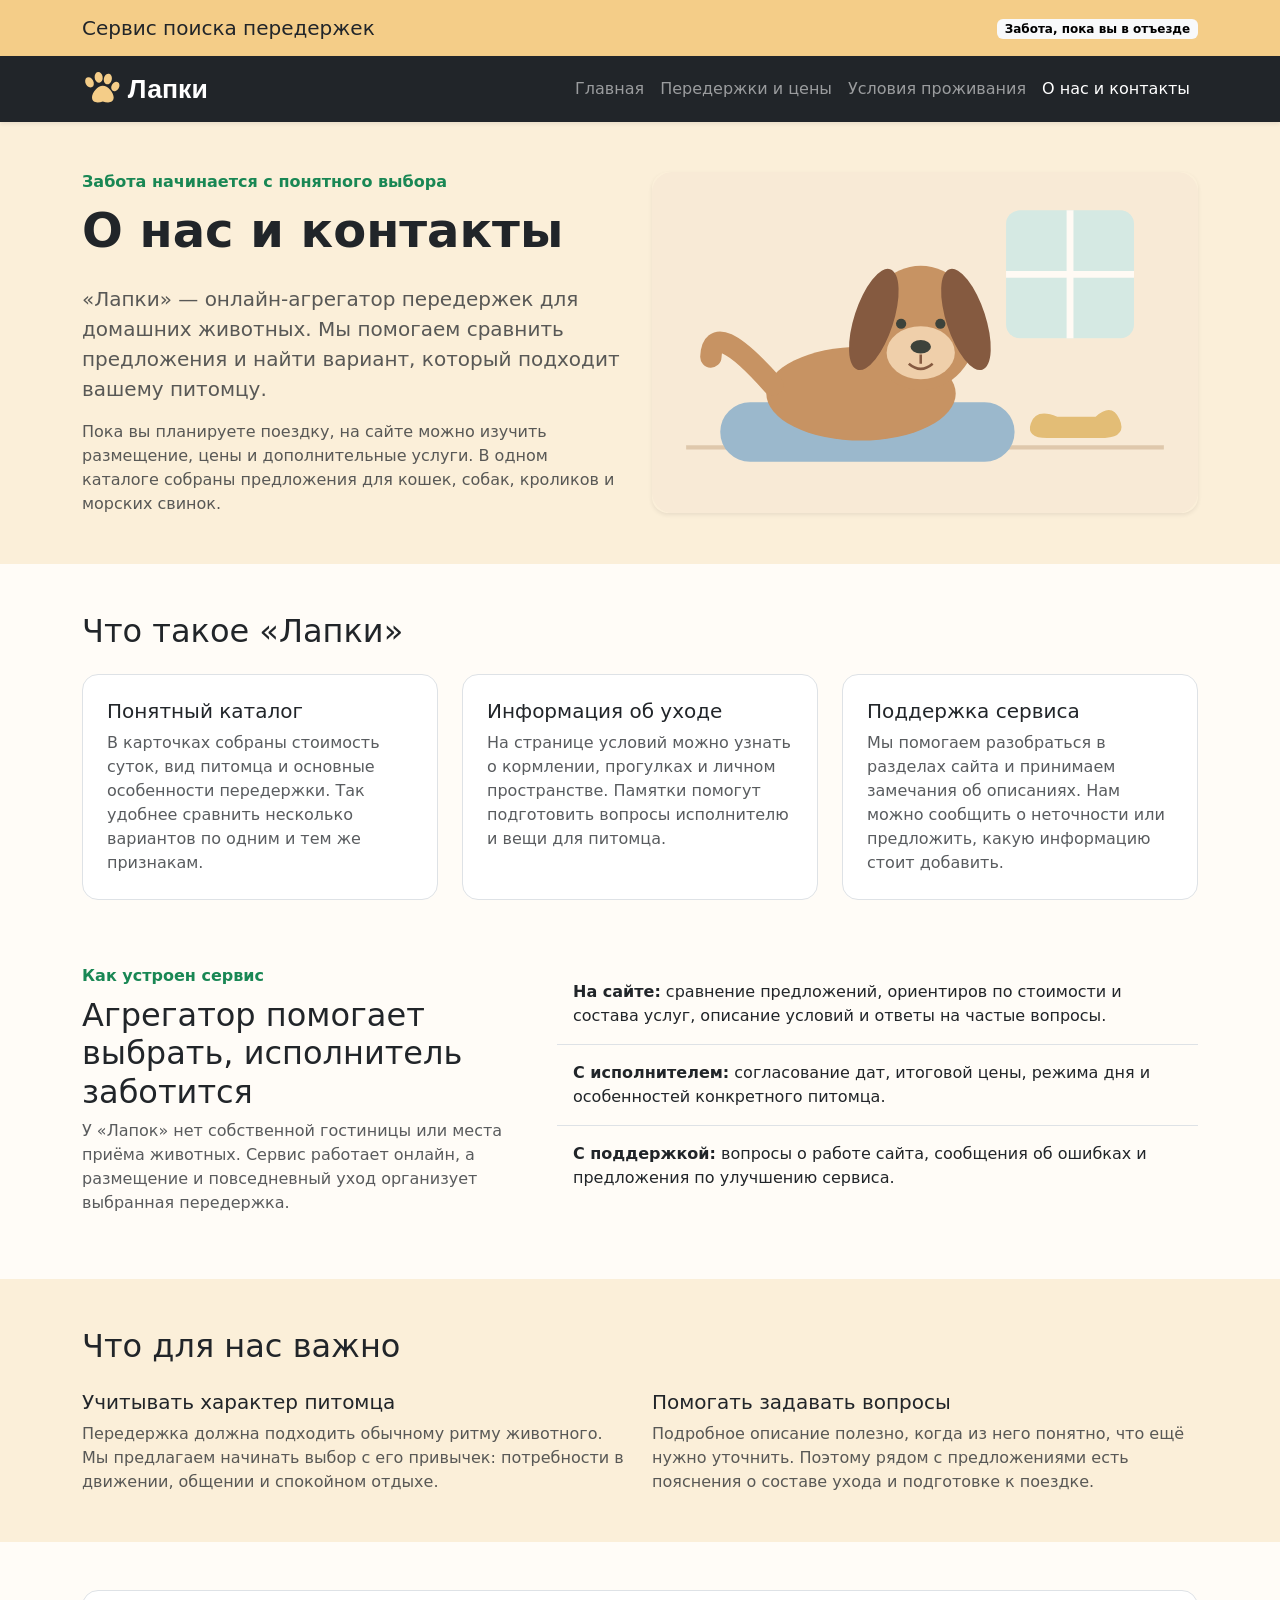
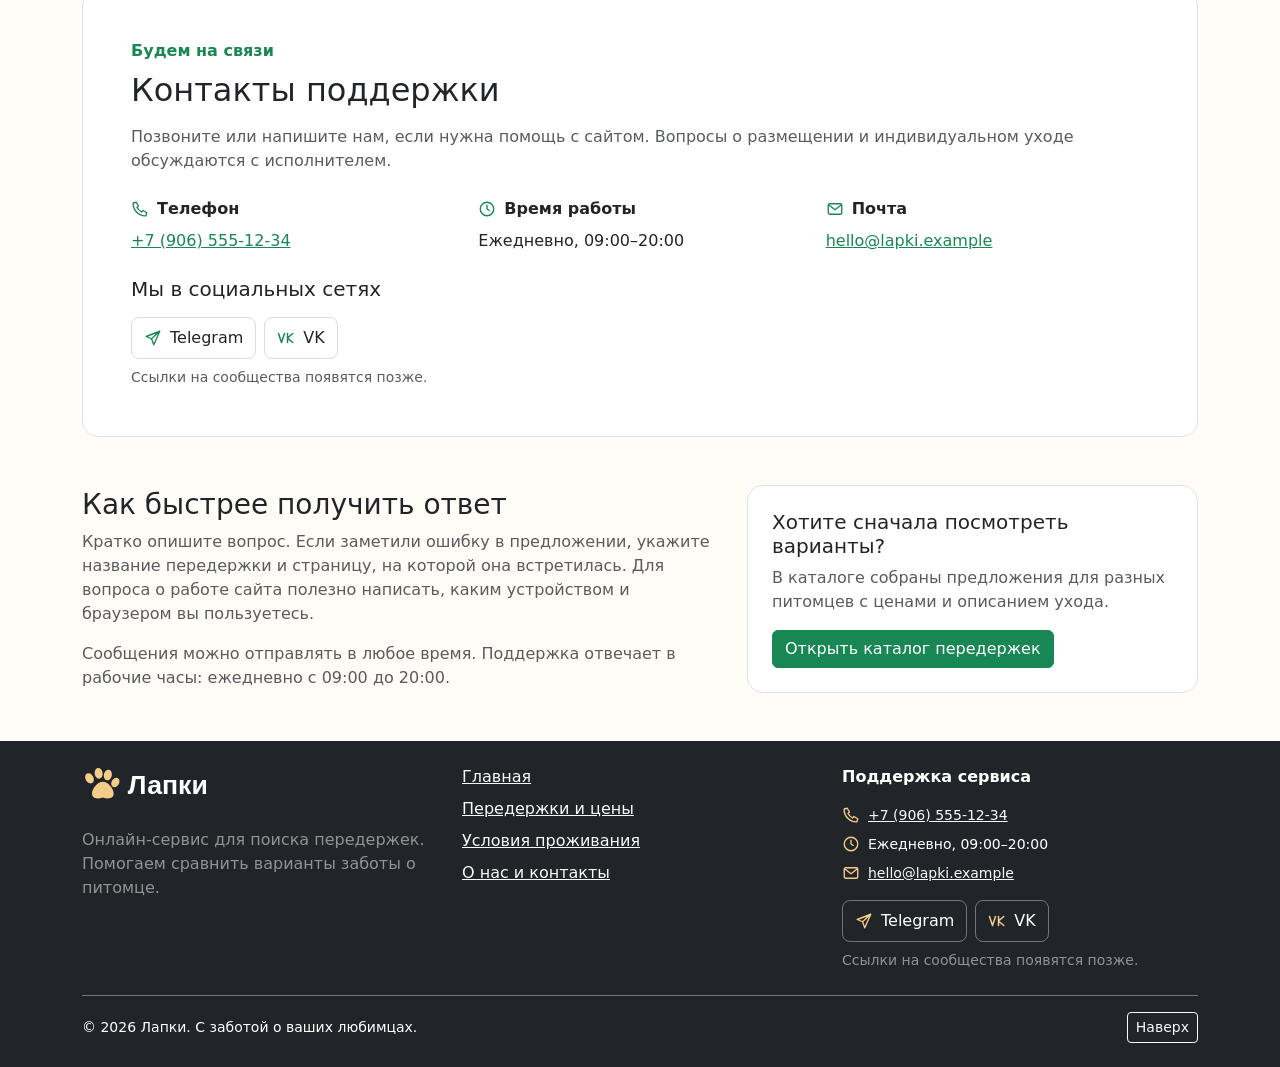
==== about.html @ 866ffd3b "Обновить главную, общую навигацию и страницу контактов" ====
<!DOCTYPE html>
<html lang="ru">
<head>
  <meta charset="UTF-8">
  <meta name="viewport" content="width=device-width, initial-scale=1.0">
  <meta name="description" content="О сервисе Лапки: как устроен агрегатор передержек и как связаться с поддержкой по телефону и почте.">
  <title>О нас и контакты — Лапки</title>
  <link rel="stylesheet" href="https://cdn.jsdelivr.net/npm/bootstrap@5.3.8/dist/css/bootstrap.min.css">
  <link rel="stylesheet" href="css/custom.css">
</head>
<body>
  <header class="brand-bar py-3" id="top">
    <div class="container">
      <div class="row align-items-center g-2">
        <div class="col-12 col-md-8"><p class="h5 mb-0">Сервис поиска передержек</p></div>
        <div class="col-12 col-md-4 text-md-end"><span class="badge text-bg-light">Забота, пока вы в отъезде</span></div>
      </div>
    </div>
  </header>
  <nav class="navbar navbar-expand-lg bg-dark sticky-top shadow-sm" data-bs-theme="dark" aria-label="Основная навигация">
    <div class="container">
      <a class="navbar-brand brand-logo" href="index.html"><img src="images/logo.svg" alt="Лапки — на главную" width="150" height="40"></a>
      <button class="navbar-toggler" type="button" data-bs-toggle="collapse" data-bs-target="#mainNavbar" aria-controls="mainNavbar" aria-expanded="false" aria-label="Открыть меню">
        <span class="navbar-toggler-icon"></span>
      </button>
      <div class="collapse navbar-collapse" id="mainNavbar">
        <ul class="navbar-nav ms-auto">
          <li class="nav-item"><a class="nav-link" href="index.html">Главная</a></li>
          <li class="nav-item"><a class="nav-link" href="catalog.html">Передержки и цены</a></li>
          <li class="nav-item"><a class="nav-link" href="product.html">Условия проживания</a></li>
          <li class="nav-item"><a class="nav-link active" aria-current="page" href="about.html">О нас и контакты</a></li>
        </ul>
      </div>
    </div>
  </nav>

  <main>
    <section class="hero py-5">
      <div class="container">
        <div class="row g-4 align-items-center">
          <div class="col-12 col-lg-6">
            <p class="text-success fw-bold mb-2">Забота начинается с понятного выбора</p>
            <h1 class="display-5 fw-bold">О нас и контакты</h1>
            <p class="lead text-body-secondary mt-4">«Лапки» — онлайн-агрегатор передержек для домашних животных. Мы помогаем сравнить предложения и найти вариант, который подходит вашему питомцу.</p>
            <p class="text-body-secondary mb-0">Пока вы планируете поездку, на сайте можно изучить размещение, цены и дополнительные услуги. В одном каталоге собраны предложения для кошек, собак, кроликов и морских свинок.</p>
          </div>
          <div class="col-12 col-lg-6">
            <img class="img-fluid rounded-4 shadow-sm" src="images/room-dog.svg" alt="Собака отдыхает на мягкой лежанке" width="640" height="400">
          </div>
        </div>
      </div>
    </section>
    <section class="container my-5" aria-labelledby="service-title">
      <h2 class="h2 mb-4" id="service-title">Что такое «Лапки»</h2>
      <div class="row g-4">
        <div class="col-12 col-md-4">
          <article class="bg-white border rounded-4 p-4 h-100">
            <h3 class="h5">Понятный каталог</h3>
            <p class="text-body-secondary mb-0">В карточках собраны стоимость суток, вид питомца и основные особенности передержки. Так удобнее сравнить несколько вариантов по одним и тем же признакам.</p>
          </article>
        </div>
        <div class="col-12 col-md-4">
          <article class="bg-white border rounded-4 p-4 h-100">
            <h3 class="h5">Информация об уходе</h3>
            <p class="text-body-secondary mb-0">На странице условий можно узнать о кормлении, прогулках и личном пространстве. Памятки помогут подготовить вопросы исполнителю и вещи для питомца.</p>
          </article>
        </div>
        <div class="col-12 col-md-4">
          <article class="bg-white border rounded-4 p-4 h-100">
            <h3 class="h5">Поддержка сервиса</h3>
            <p class="text-body-secondary mb-0">Мы помогаем разобраться в разделах сайта и принимаем замечания об описаниях. Нам можно сообщить о неточности или предложить, какую информацию стоит добавить.</p>
          </article>
        </div>
      </div>
    </section>
    <section class="container my-5 py-3" aria-labelledby="roles-title">
      <div class="row g-4">
        <div class="col-12 col-lg-5">
          <p class="text-success fw-bold mb-2">Как устроен сервис</p>
          <h2 class="h2" id="roles-title">Агрегатор помогает выбрать, исполнитель заботится</h2>
          <p class="text-body-secondary mb-0">У «Лапок» нет собственной гостиницы или места приёма животных. Сервис работает онлайн, а размещение и повседневный уход организует выбранная передержка.</p>
        </div>
        <div class="col-12 col-lg-7">
          <ul class="list-group list-group-flush">
            <li class="list-group-item bg-transparent py-3"><strong>На сайте:</strong> сравнение предложений, ориентиров по стоимости и состава услуг, описание условий и ответы на частые вопросы.</li>
            <li class="list-group-item bg-transparent py-3"><strong>С исполнителем:</strong> согласование дат, итоговой цены, режима дня и особенностей конкретного питомца.</li>
            <li class="list-group-item bg-transparent py-3"><strong>С поддержкой:</strong> вопросы о работе сайта, сообщения об ошибках и предложения по улучшению сервиса.</li>
          </ul>
        </div>
      </div>
    </section>
    <section class="hero py-5" aria-labelledby="principles-title">
      <div class="container">
        <h2 class="h2 mb-4" id="principles-title">Что для нас важно</h2>
        <div class="row g-4">
          <div class="col-12 col-md-6">
            <h3 class="h5">Учитывать характер питомца</h3>
            <p class="text-body-secondary mb-0">Передержка должна подходить обычному ритму животного. Мы предлагаем начинать выбор с его привычек: потребности в движении, общении и спокойном отдыхе.</p>
          </div>
          <div class="col-12 col-md-6">
            <h3 class="h5">Помогать задавать вопросы</h3>
            <p class="text-body-secondary mb-0">Подробное описание полезно, когда из него понятно, что ещё нужно уточнить. Поэтому рядом с предложениями есть пояснения о составе ухода и подготовке к поездке.</p>
          </div>
        </div>
      </div>
    </section>
    <section class="container my-5" aria-labelledby="contacts-title">
      <div class="bg-white border rounded-4 p-4 p-lg-5">
        <p class="text-success fw-bold mb-2">Будем на связи</p>
        <h2 class="h2 mb-3" id="contacts-title">Контакты поддержки</h2>
        <p class="text-body-secondary mb-4">Позвоните или напишите нам, если нужна помощь с сайтом. Вопросы о размещении и индивидуальном уходе обсуждаются с исполнителем.</p>
        <dl class="row g-4 mb-4">
          <div class="col-12 col-md-4">
            <dt class="d-flex align-items-center gap-2 mb-2"><svg class="contact-icon" width="18" height="18" aria-hidden="true"><use href="images/icons.svg#phone"></use></svg>Телефон</dt>
            <dd class="mb-0"><a class="link-success" href="tel:+79065551234">+7 (906) 555-12-34</a></dd>
          </div>
          <div class="col-12 col-md-4">
            <dt class="d-flex align-items-center gap-2 mb-2"><svg class="contact-icon" width="18" height="18" aria-hidden="true"><use href="images/icons.svg#clock"></use></svg>Время работы</dt>
            <dd class="mb-0">Ежедневно, 09:00–20:00</dd>
          </div>
          <div class="col-12 col-md-4">
            <dt class="d-flex align-items-center gap-2 mb-2"><svg class="contact-icon" width="18" height="18" aria-hidden="true"><use href="images/icons.svg#mail"></use></svg>Почта</dt>
            <dd class="mb-0"><a class="link-success text-break" href="mailto:hello@lapki.example">hello@lapki.example</a></dd>
          </div>
        </dl>
        <h3 class="h5 mb-3">Мы в социальных сетях</h3>
        <ul class="list-unstyled d-flex flex-wrap gap-2 mb-2" aria-label="Социальные сети">
              <li><span class="social-badge"><svg class="contact-icon" width="18" height="18" aria-hidden="true"><use href="images/icons.svg#telegram"></use></svg>Telegram</span></li>
              <li><span class="social-badge"><svg class="contact-icon" width="18" height="18" aria-hidden="true"><use href="images/icons.svg#vk"></use></svg>VK</span></li>
            </ul>
            <p class="small text-body-secondary mb-0">Ссылки на сообщества появятся позже.</p>
      </div>
    </section>
    <section class="container my-5" aria-labelledby="message-title">
      <div class="row g-4 align-items-center">
        <div class="col-12 col-lg-7">
          <h2 class="h3" id="message-title">Как быстрее получить ответ</h2>
          <p class="text-body-secondary">Кратко опишите вопрос. Если заметили ошибку в предложении, укажите название передержки и страницу, на которой она встретилась. Для вопроса о работе сайта полезно написать, каким устройством и браузером вы пользуетесь.</p>
          <p class="text-body-secondary mb-0">Сообщения можно отправлять в любое время. Поддержка отвечает в рабочие часы: ежедневно с 09:00 до 20:00.</p>
        </div>
        <div class="col-12 col-lg-5">
          <div class="bg-white border rounded-4 p-4">
            <h3 class="h5">Хотите сначала посмотреть варианты?</h3>
            <p class="text-body-secondary">В каталоге собраны предложения для разных питомцев с ценами и описанием ухода.</p>
            <a class="btn btn-success" href="catalog.html">Открыть каталог передержек</a>
          </div>
        </div>
      </div>
    </section>
  </main>
  <footer class="site-footer bg-dark text-white py-4 mt-5">
    <div class="container">
      <div class="row g-4">
        <div class="col-12 col-md-4">
          <a class="brand-logo d-inline-block mb-3" href="index.html"><img src="images/logo.svg" alt="Лапки — на главную" width="150" height="40"></a>
          <p class="text-white-50 mb-0">Онлайн-сервис для поиска передержек.<br>Помогаем сравнить варианты заботы о питомце.</p>
        </div>
        <div class="col-12 col-md-4">
          <nav aria-label="Навигация в подвале">
            <ul class="list-unstyled mb-0">
              <li class="mb-2"><a class="link-light" href="index.html">Главная</a></li>
              <li class="mb-2"><a class="link-light" href="catalog.html">Передержки и цены</a></li>
              <li class="mb-2"><a class="link-light" href="product.html">Условия проживания</a></li>
              <li class="mb-2"><a class="link-light" aria-current="page" href="about.html">О нас и контакты</a></li>
            </ul>
          </nav>
        </div>
        <div class="col-12 col-md-4">
          <p class="fw-bold mb-3">Поддержка сервиса</p>
          <address class="small mb-3">
            <p class="d-flex align-items-center gap-2 mb-2"><svg class="contact-icon" width="18" height="18" aria-hidden="true"><use href="images/icons.svg#phone"></use></svg><a class="link-light" href="tel:+79065551234">+7 (906) 555-12-34</a></p>
            <p class="d-flex align-items-center gap-2 mb-2"><svg class="contact-icon" width="18" height="18" aria-hidden="true"><use href="images/icons.svg#clock"></use></svg><span>Ежедневно, 09:00–20:00</span></p>
            <p class="d-flex align-items-center gap-2 mb-0"><svg class="contact-icon" width="18" height="18" aria-hidden="true"><use href="images/icons.svg#mail"></use></svg><a class="link-light text-break" href="mailto:hello@lapki.example">hello@lapki.example</a></p>
          </address>
          <ul class="list-unstyled d-flex flex-wrap gap-2 mb-2" aria-label="Социальные сети">
              <li><span class="social-badge"><svg class="contact-icon" width="18" height="18" aria-hidden="true"><use href="images/icons.svg#telegram"></use></svg>Telegram</span></li>
              <li><span class="social-badge"><svg class="contact-icon" width="18" height="18" aria-hidden="true"><use href="images/icons.svg#vk"></use></svg>VK</span></li>
            </ul>
            <p class="small text-white-50 mb-0">Ссылки на сообщества появятся позже.</p>
        </div>
      </div>
      <div class="d-flex flex-wrap justify-content-between align-items-center gap-2 border-top border-secondary pt-3 mt-4 small">
        <span>© 2026 Лапки. С заботой о ваших любимцах.</span>
        <a class="btn btn-outline-light btn-sm" href="#top">Наверх</a>
      </div>
    </div>
  </footer>
  <script src="https://cdn.jsdelivr.net/npm/bootstrap@5.3.8/dist/js/bootstrap.bundle.min.js"></script>
  <script src="js/main.js"></script>
</body>
</html>
---- css/custom.css ----
/* Bootstrap отвечает за сетки и компоненты. Здесь только небольшие правки. */
html {
  scroll-behavior: smooth;
}
[id] {
  scroll-margin-top: 6rem;
}
body {
  min-height: 100vh;
  background-color: #fffcf7;
}
.brand-bar {
  background-color: #f4cd88;
}
.hero {
  background-color: #fbefd9;
}
.nav-pills {
  --bs-nav-pills-link-active-bg: #198754;
  --bs-nav-link-color: #198754;
  --bs-nav-link-hover-color: #146c43;
}
.room-image {
  display: block;
  width: 100%;
  height: 200px;
  object-fit: contain;
  background-color: #f8ead6;
}

.brand-logo img {
  display: block;
  width: 150px;
  height: 40px;
}
.contact-icon {
  flex-shrink: 0;
  color: #198754;
}
.social-badge {
  display: inline-flex;
  align-items: center;
  gap: .5rem;
  padding: .5rem .75rem;
  border: 1px solid #d6dfd8;
  border-radius: .5rem;
}
.site-footer .contact-icon {
  color: #f4cd88;
}
.site-footer .social-badge {
  border-color: #6c757d;
}

.review-text {
  white-space: pre-wrap;
  overflow-wrap: anywhere;
}

@media (prefers-reduced-motion: reduce) {
  html {
    scroll-behavior: auto;
  }
}
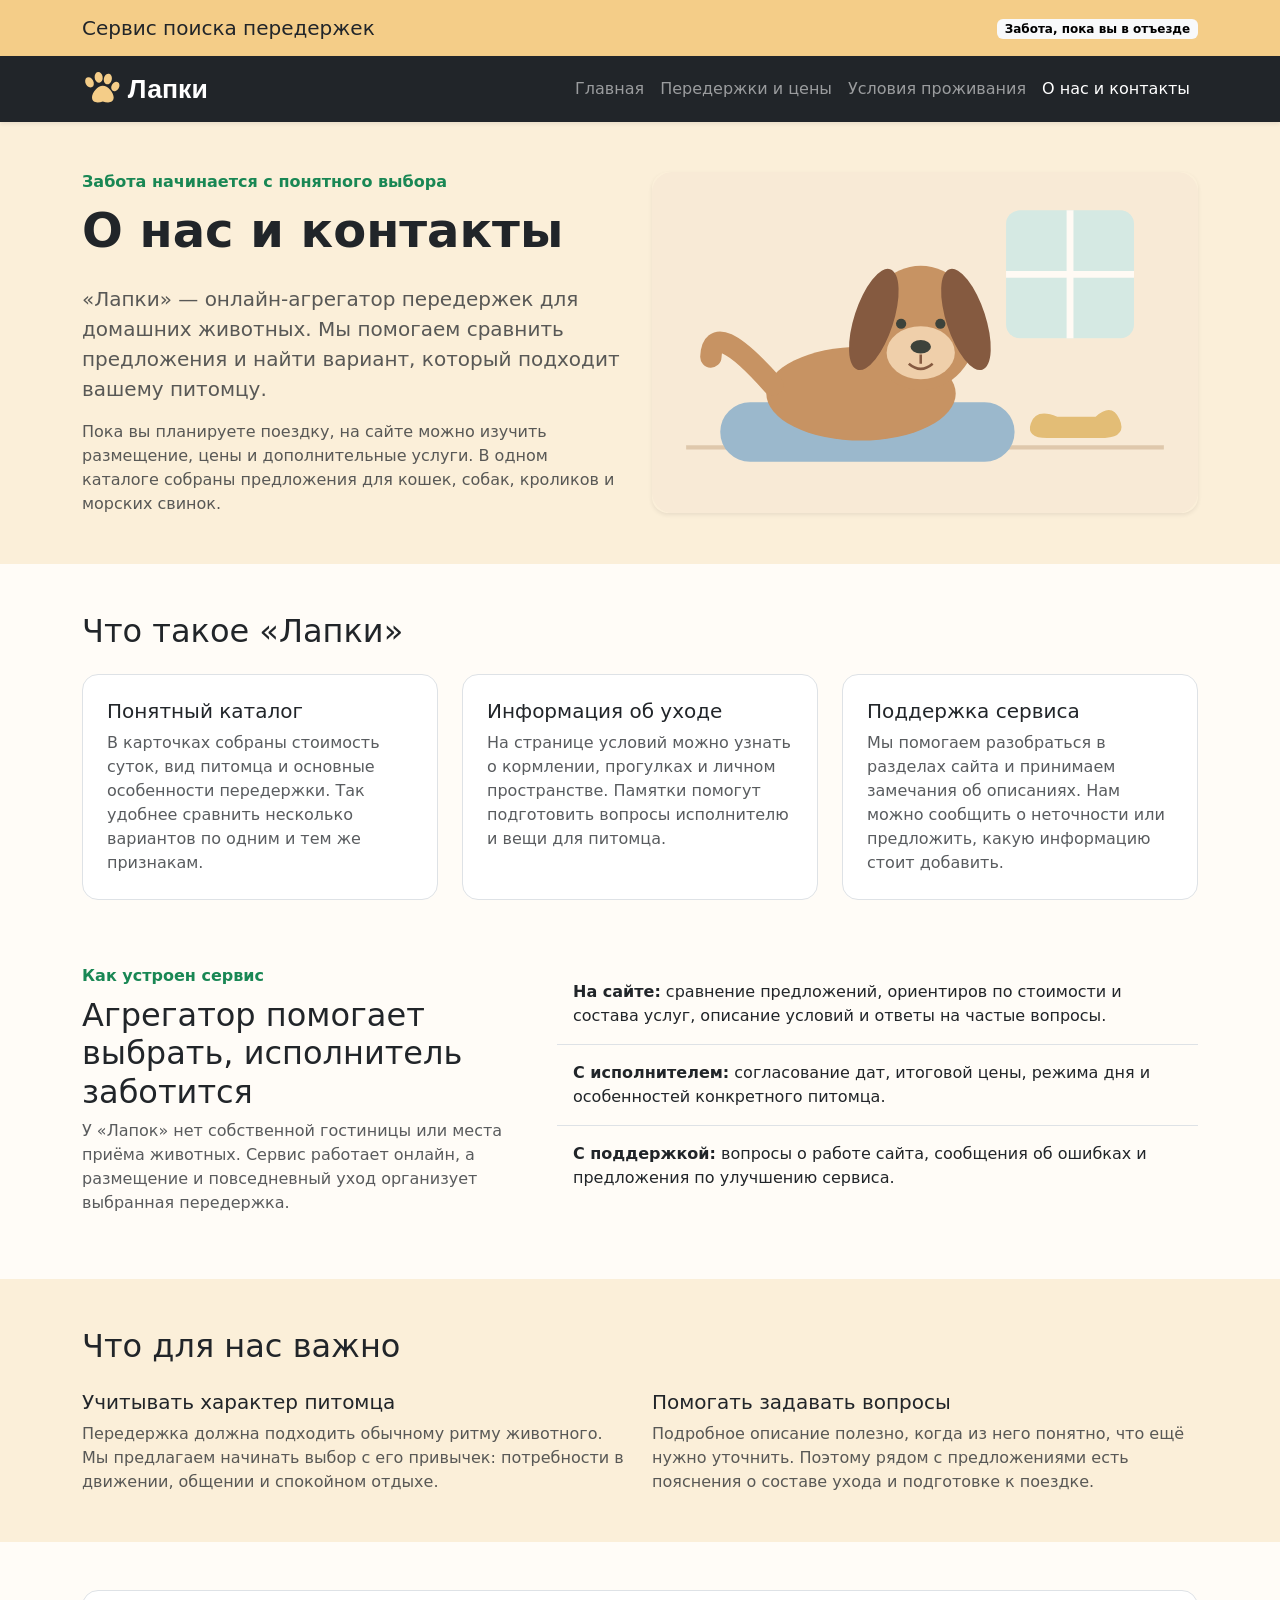
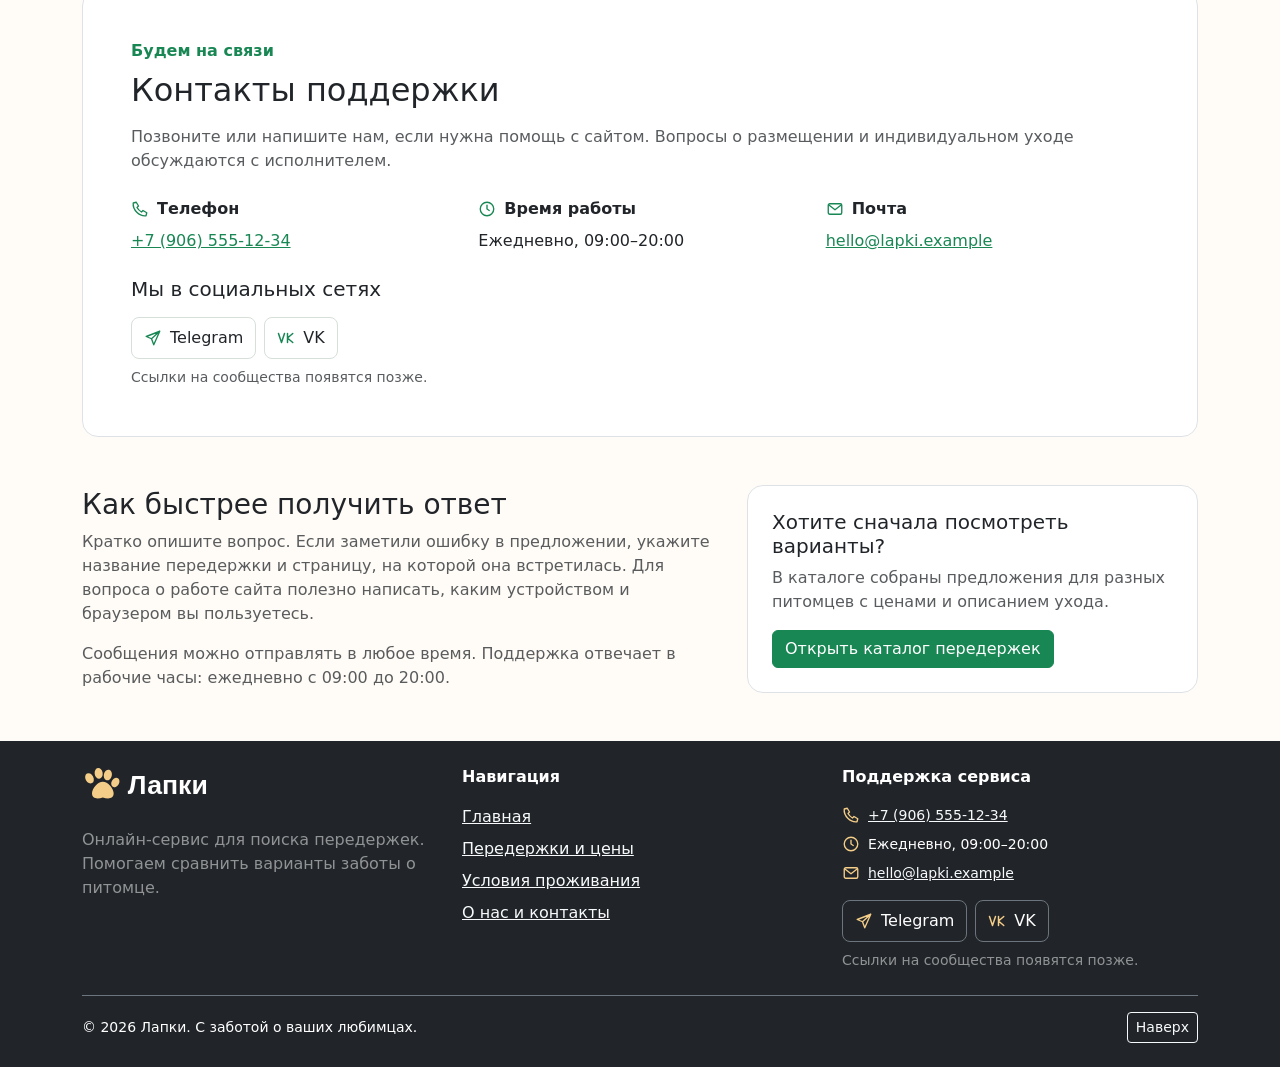
==== commit 64aec525: "Подписать навигацию в футере" ====
--- a/about.html
+++ b/about.html
@@ -157,6 +157,7 @@
         </div>
         <div class="col-12 col-md-4">
           <nav aria-label="Навигация в подвале">
+            <p class="fw-bold mb-3">Навигация</p>
             <ul class="list-unstyled mb-0">
               <li class="mb-2"><a class="link-light" href="index.html">Главная</a></li>
               <li class="mb-2"><a class="link-light" href="catalog.html">Передержки и цены</a></li>
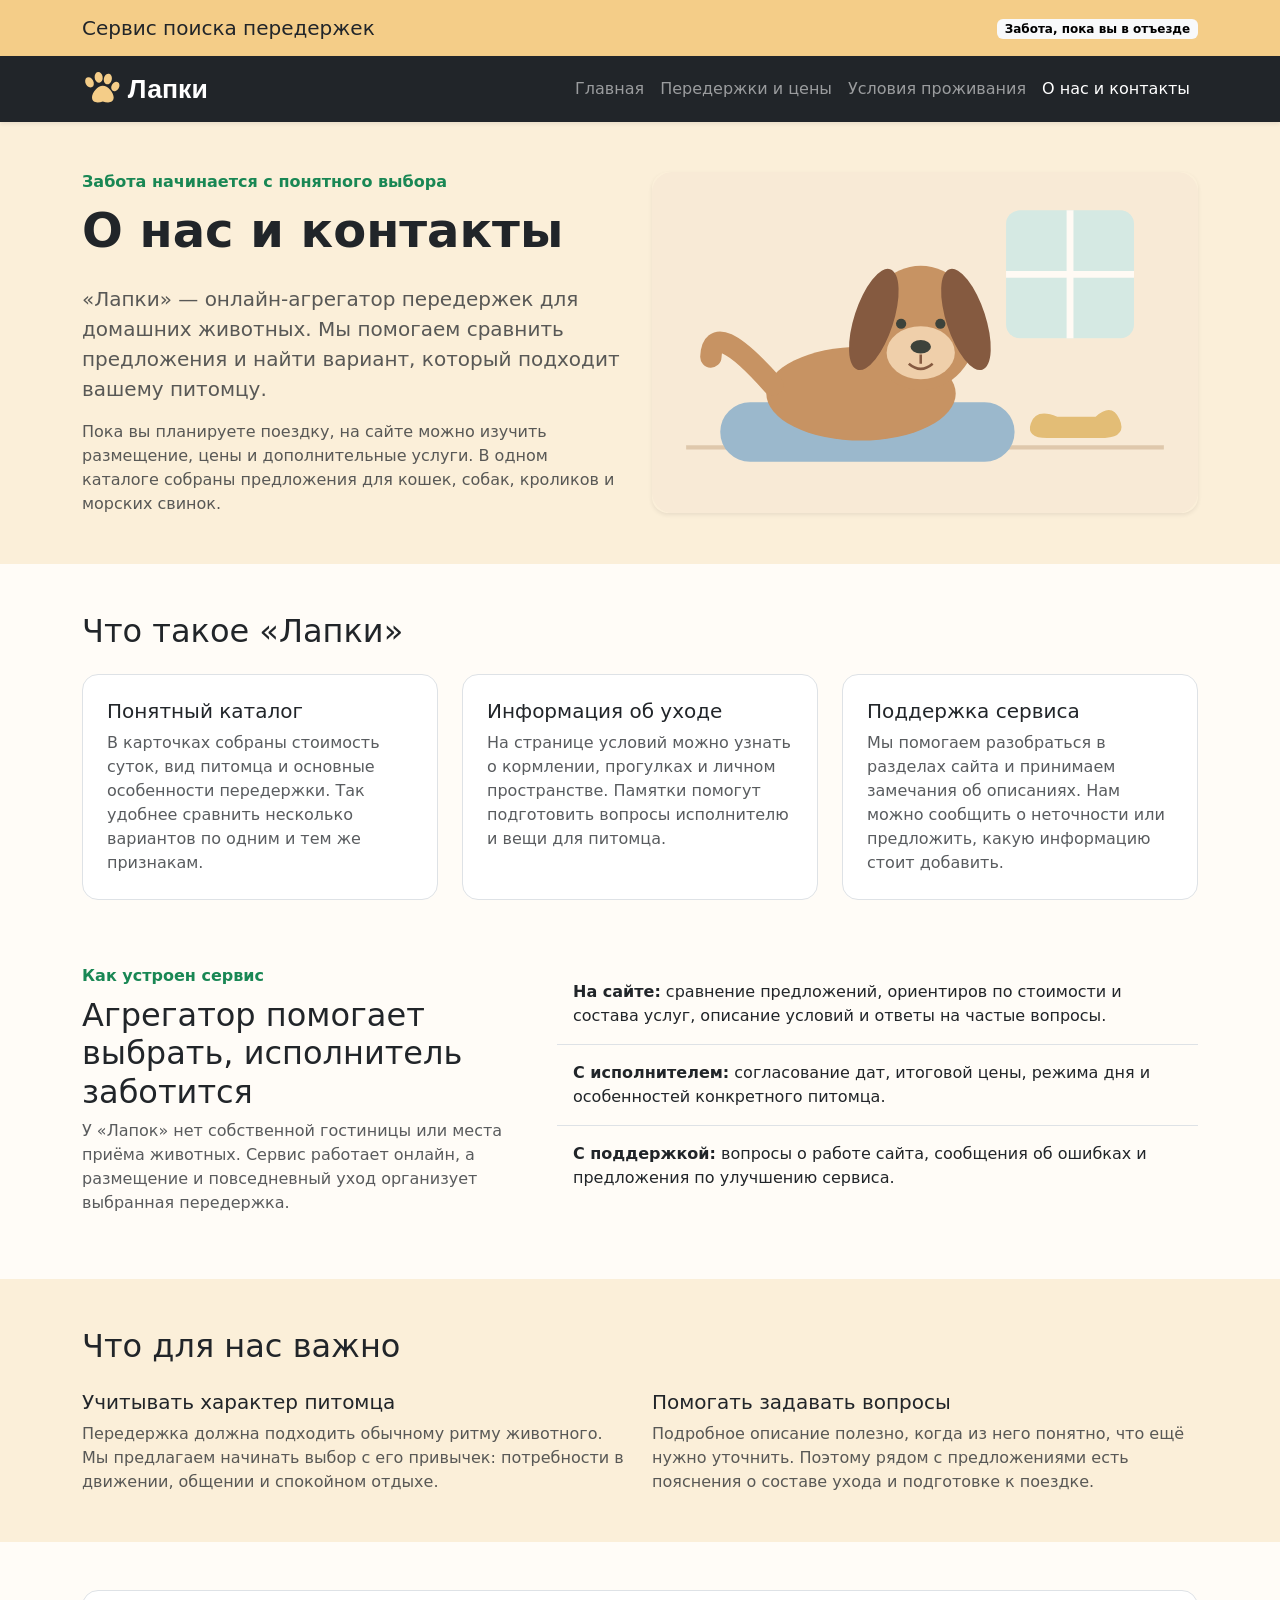
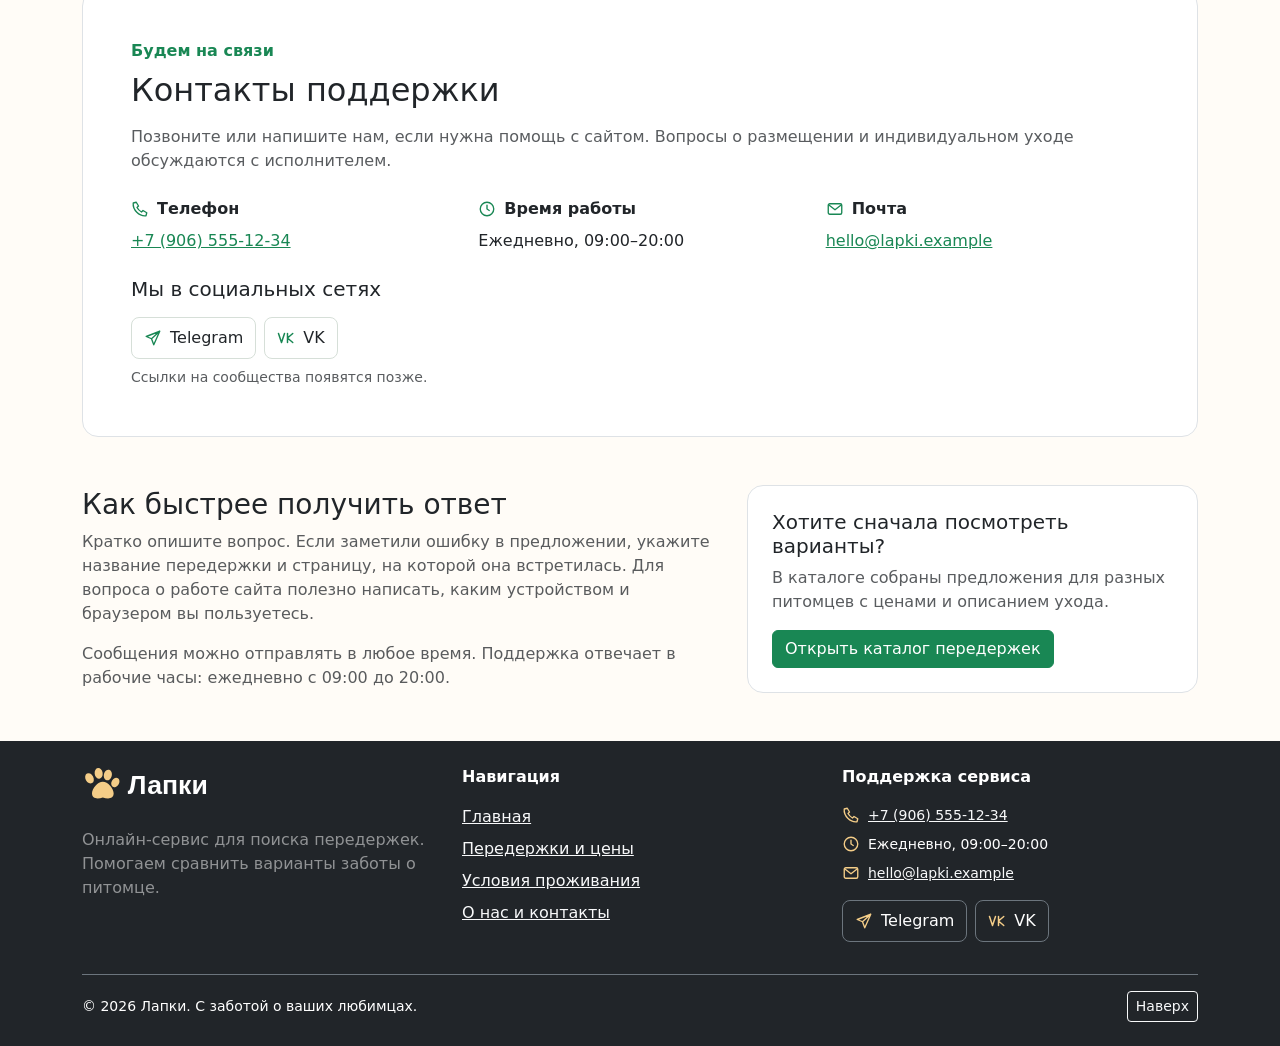
==== commit 94e65767: "Убрать примечание о соцсетях из футера" ====
--- a/about.html
+++ b/about.html
@@ -177,7 +177,6 @@
               <li><span class="social-badge"><svg class="contact-icon" width="18" height="18" aria-hidden="true"><use href="images/icons.svg#telegram"></use></svg>Telegram</span></li>
               <li><span class="social-badge"><svg class="contact-icon" width="18" height="18" aria-hidden="true"><use href="images/icons.svg#vk"></use></svg>VK</span></li>
             </ul>
-            <p class="small text-white-50 mb-0">Ссылки на сообщества появятся позже.</p>
         </div>
       </div>
       <div class="d-flex flex-wrap justify-content-between align-items-center gap-2 border-top border-secondary pt-3 mt-4 small">
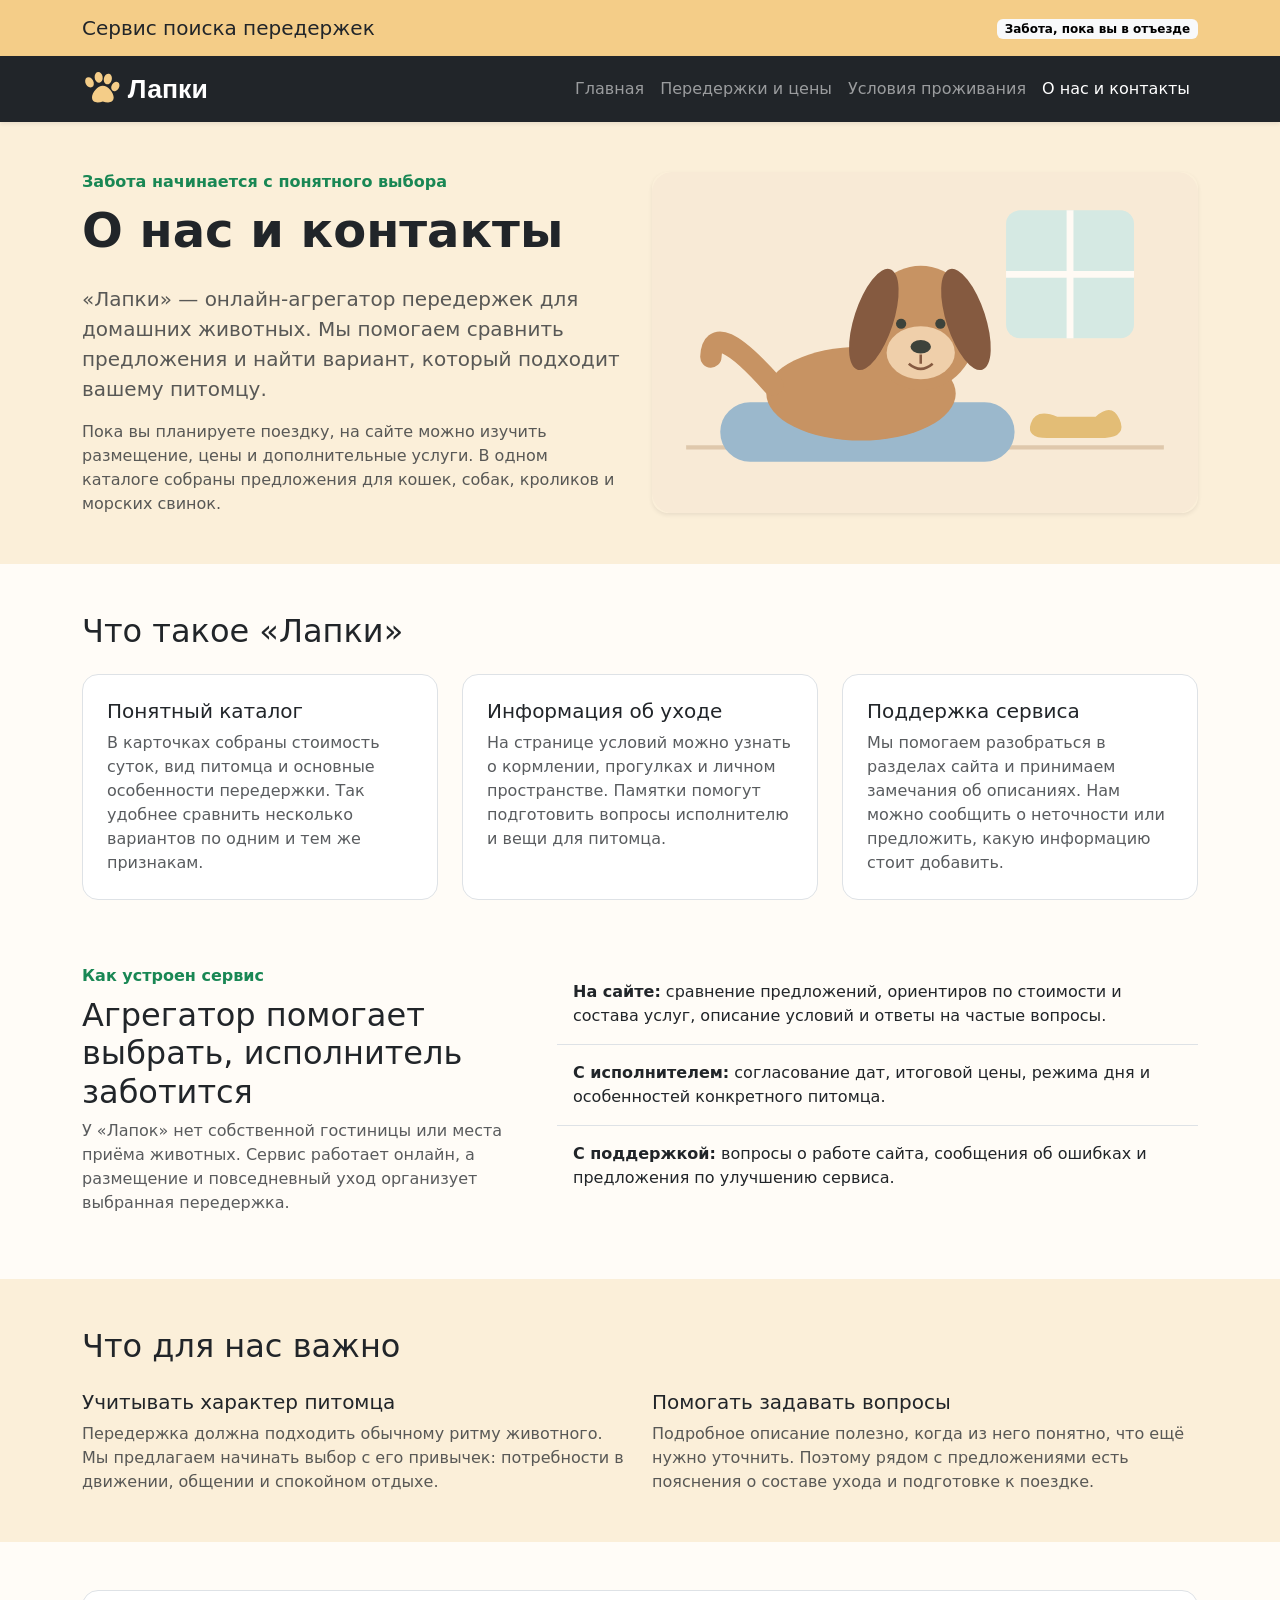
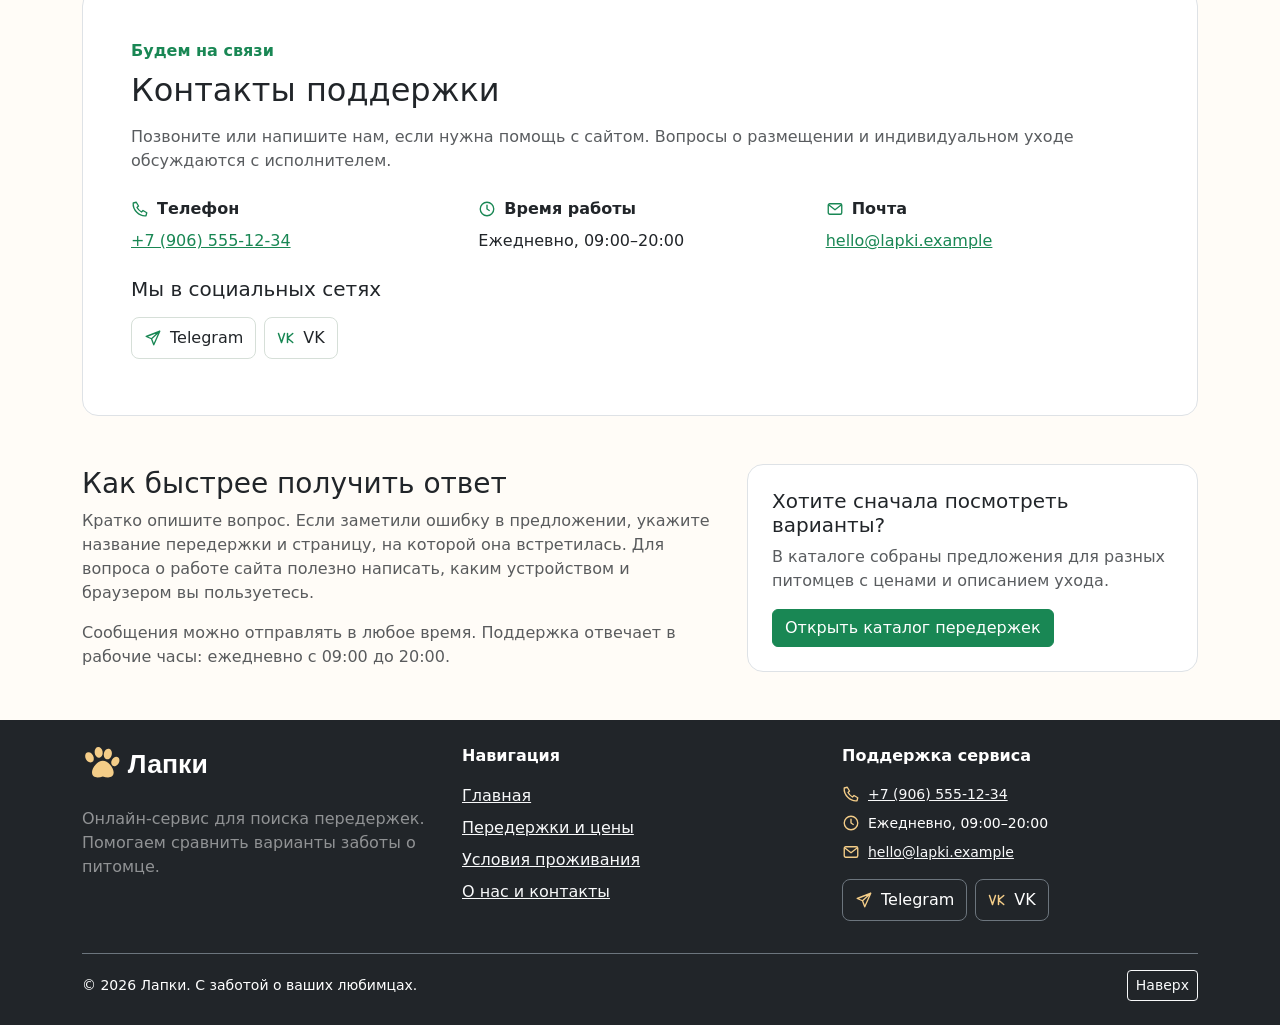
==== commit 62c4fefa: "Сделать соцсети кликабельными заглушками без перехода" ====
--- a/about.html
+++ b/about.html
@@ -125,10 +125,9 @@
         </dl>
         <h3 class="h5 mb-3">Мы в социальных сетях</h3>
         <ul class="list-unstyled d-flex flex-wrap gap-2 mb-2" aria-label="Социальные сети">
-              <li><span class="social-badge"><svg class="contact-icon" width="18" height="18" aria-hidden="true"><use href="images/icons.svg#telegram"></use></svg>Telegram</span></li>
-              <li><span class="social-badge"><svg class="contact-icon" width="18" height="18" aria-hidden="true"><use href="images/icons.svg#vk"></use></svg>VK</span></li>
+              <li><a class="social-badge" href="#" data-placeholder><svg class="contact-icon" width="18" height="18" aria-hidden="true"><use href="images/icons.svg#telegram"></use></svg>Telegram</a></li>
+              <li><a class="social-badge" href="#" data-placeholder><svg class="contact-icon" width="18" height="18" aria-hidden="true"><use href="images/icons.svg#vk"></use></svg>VK</a></li>
             </ul>
-            <p class="small text-body-secondary mb-0">Ссылки на сообщества появятся позже.</p>
       </div>
     </section>
     <section class="container my-5" aria-labelledby="message-title">
@@ -174,8 +173,8 @@
             <p class="d-flex align-items-center gap-2 mb-0"><svg class="contact-icon" width="18" height="18" aria-hidden="true"><use href="images/icons.svg#mail"></use></svg><a class="link-light text-break" href="mailto:hello@lapki.example">hello@lapki.example</a></p>
           </address>
           <ul class="list-unstyled d-flex flex-wrap gap-2 mb-2" aria-label="Социальные сети">
-              <li><span class="social-badge"><svg class="contact-icon" width="18" height="18" aria-hidden="true"><use href="images/icons.svg#telegram"></use></svg>Telegram</span></li>
-              <li><span class="social-badge"><svg class="contact-icon" width="18" height="18" aria-hidden="true"><use href="images/icons.svg#vk"></use></svg>VK</span></li>
+              <li><a class="social-badge" href="#" data-placeholder><svg class="contact-icon" width="18" height="18" aria-hidden="true"><use href="images/icons.svg#telegram"></use></svg>Telegram</a></li>
+              <li><a class="social-badge" href="#" data-placeholder><svg class="contact-icon" width="18" height="18" aria-hidden="true"><use href="images/icons.svg#vk"></use></svg>VK</a></li>
             </ul>
         </div>
       </div>
--- a/css/custom.css
+++ b/css/custom.css
@@ -41,9 +41,15 @@
   display: inline-flex;
   align-items: center;
   gap: .5rem;
+  color: inherit;
+  text-decoration: none;
   padding: .5rem .75rem;
   border: 1px solid #d6dfd8;
   border-radius: .5rem;
+}
+.social-badge:hover,
+.social-badge:focus-visible {
+  border-color: currentColor;
 }
 .site-footer .contact-icon {
   color: #f4cd88;
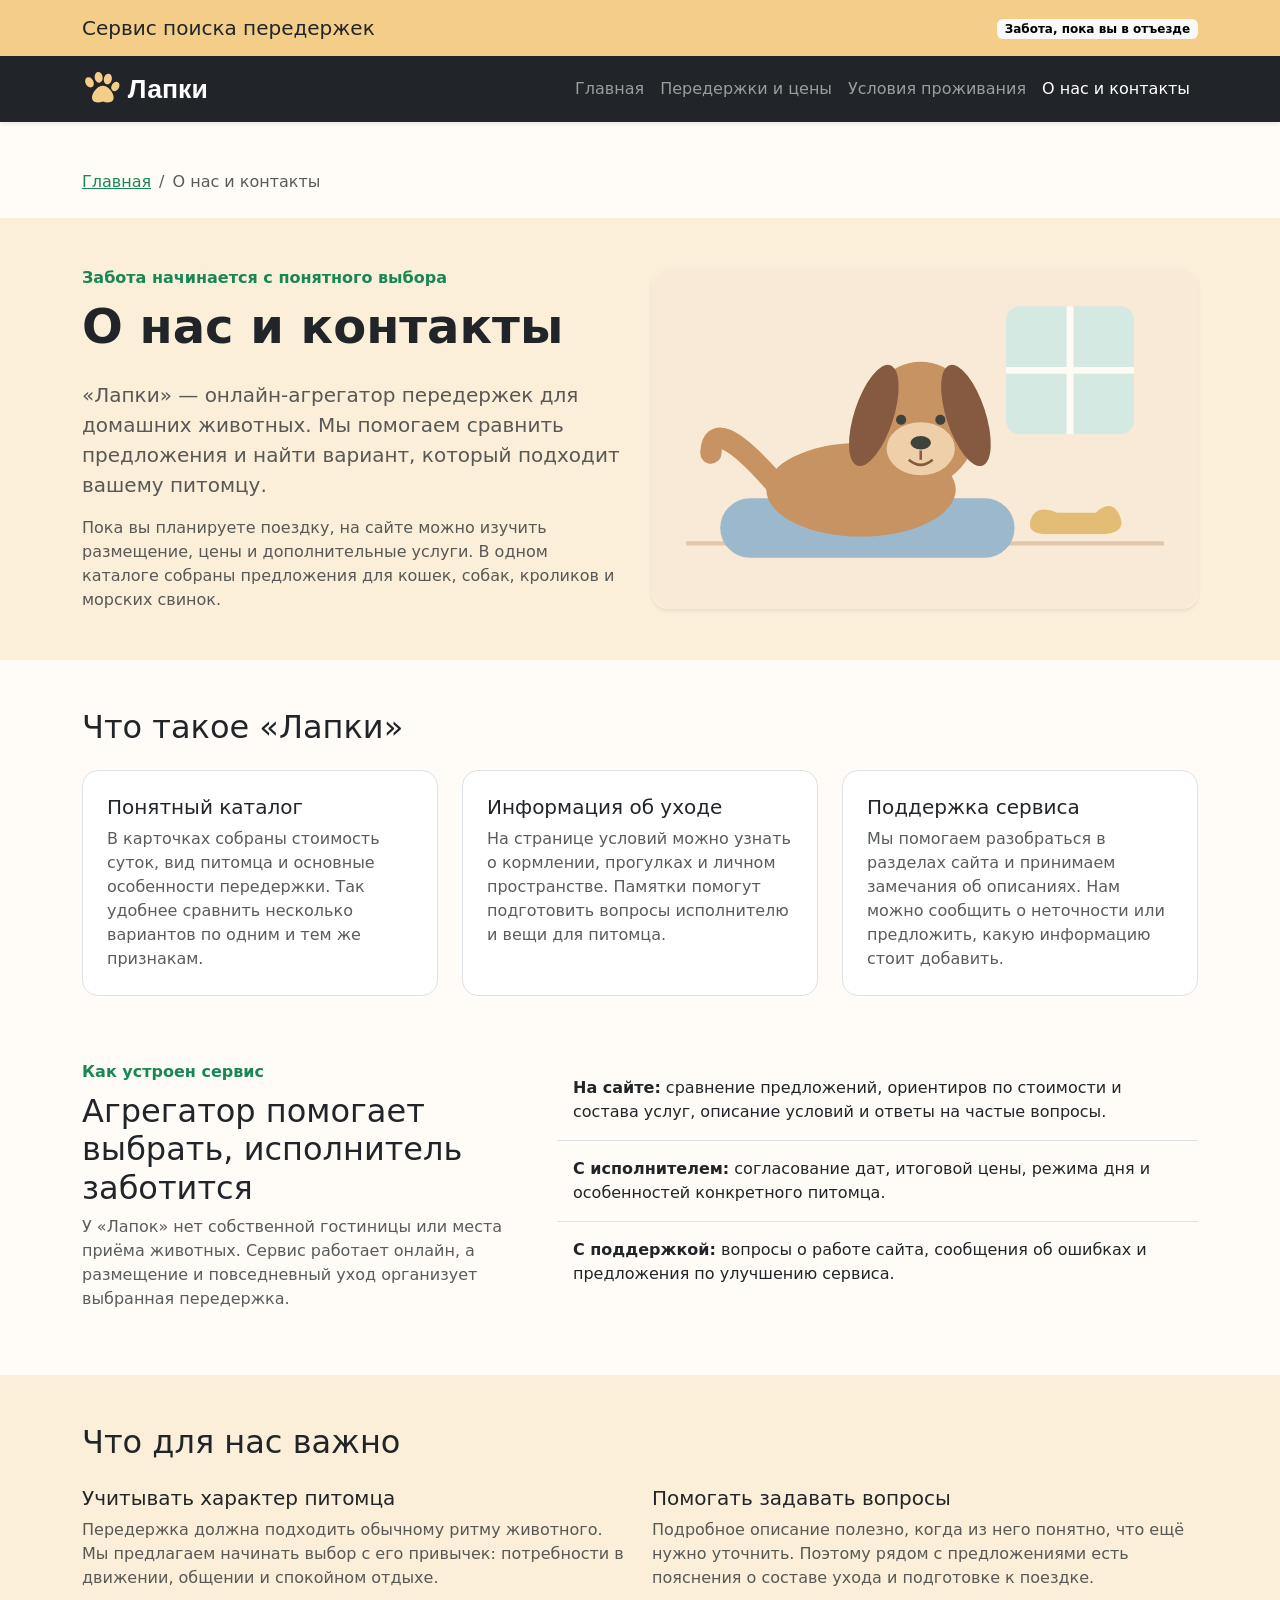
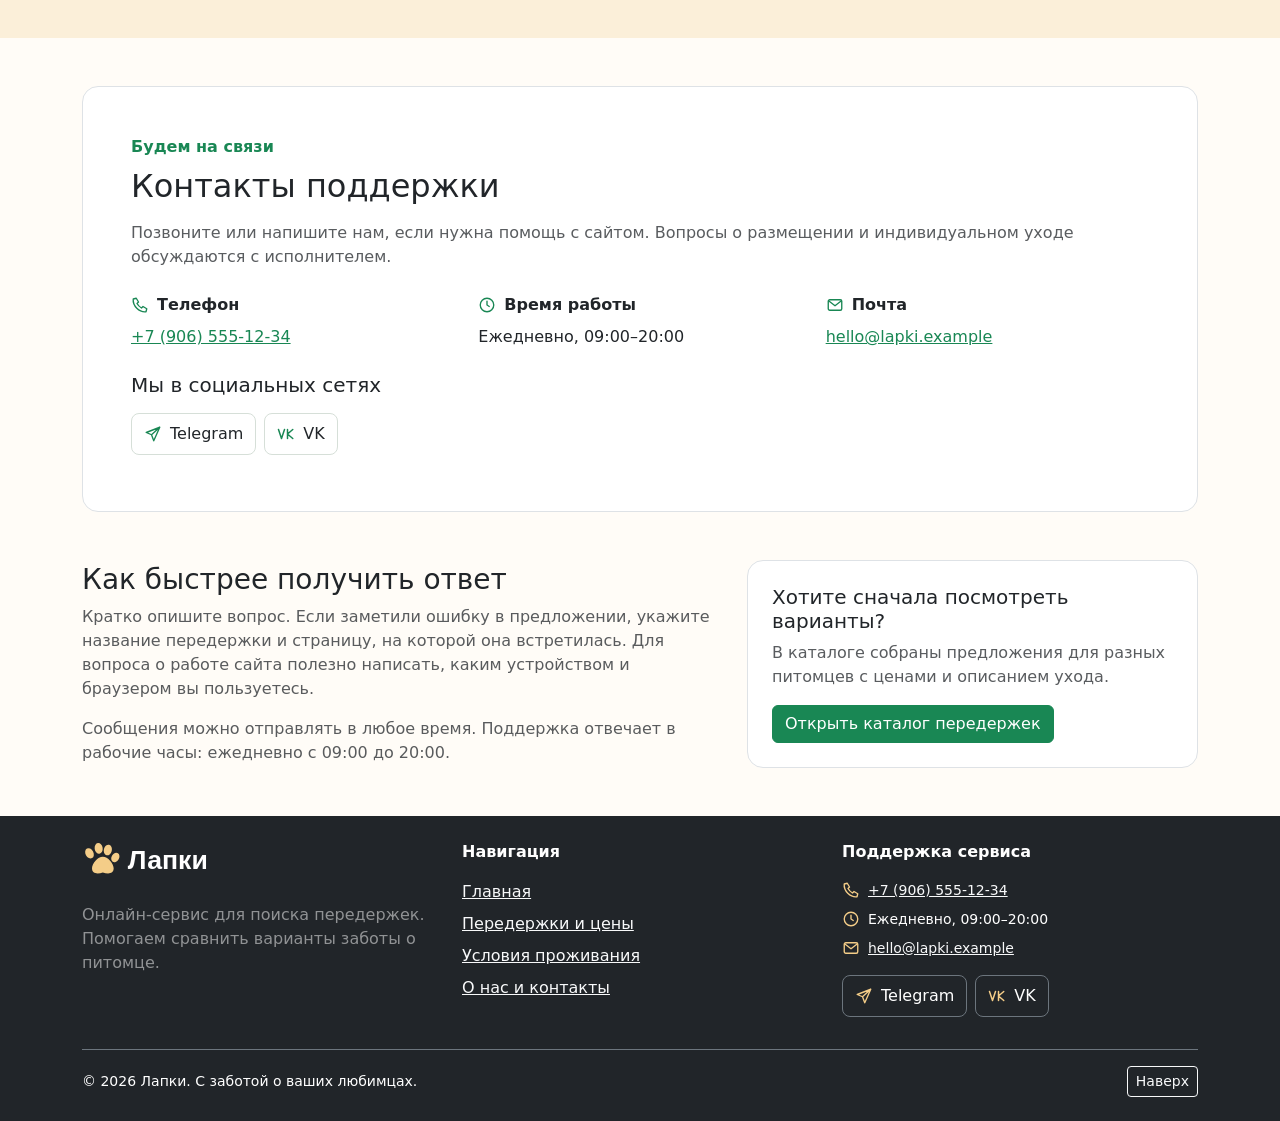
==== commit 43ea3ff7: "Добавить хлебные крошки на внутренние страницы" ====
--- a/about.html
+++ b/about.html
@@ -35,6 +35,12 @@
   </nav>
 
   <main>
+    <nav class="container mt-5 mb-4" aria-label="Хлебные крошки">
+      <ol class="breadcrumb mb-0">
+        <li class="breadcrumb-item"><a class="link-success" href="index.html">Главная</a></li>
+        <li class="breadcrumb-item active" aria-current="page">О нас и контакты</li>
+      </ol>
+    </nav>
     <section class="hero py-5">
       <div class="container">
         <div class="row g-4 align-items-center">
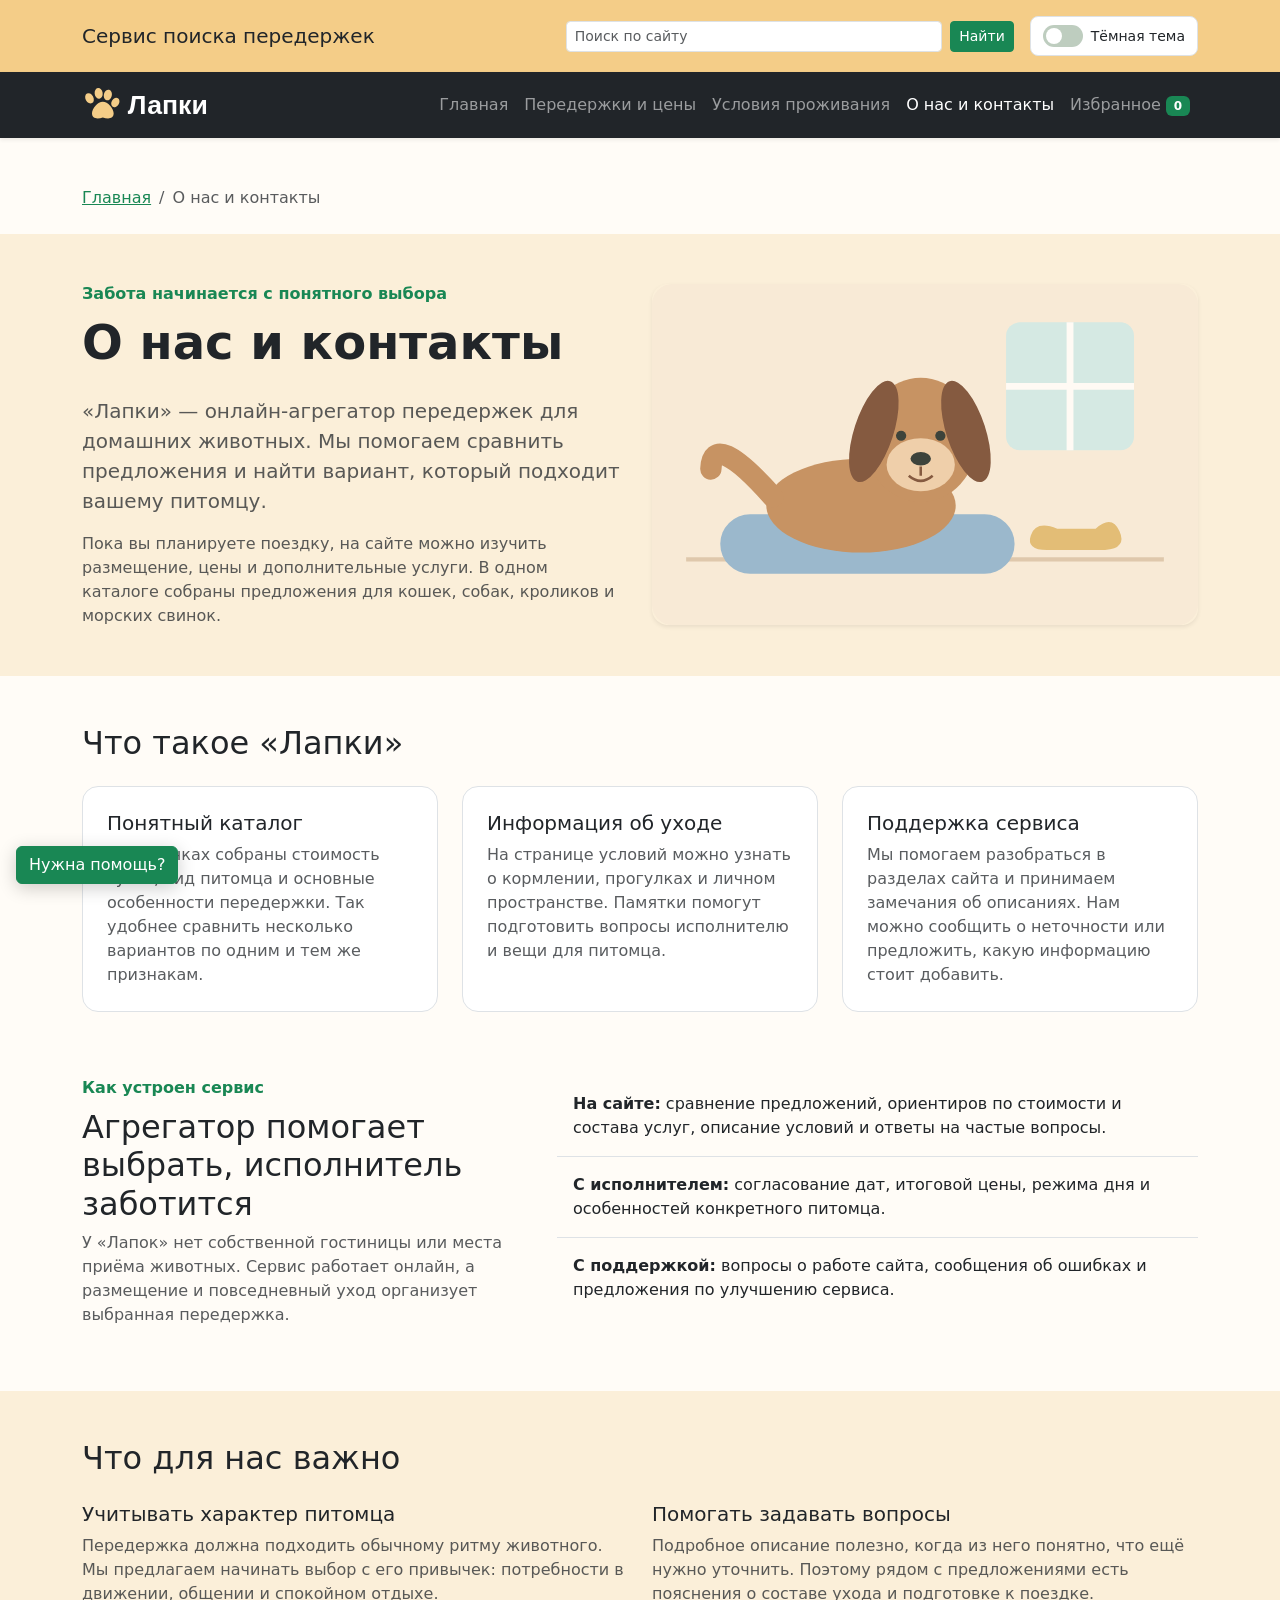
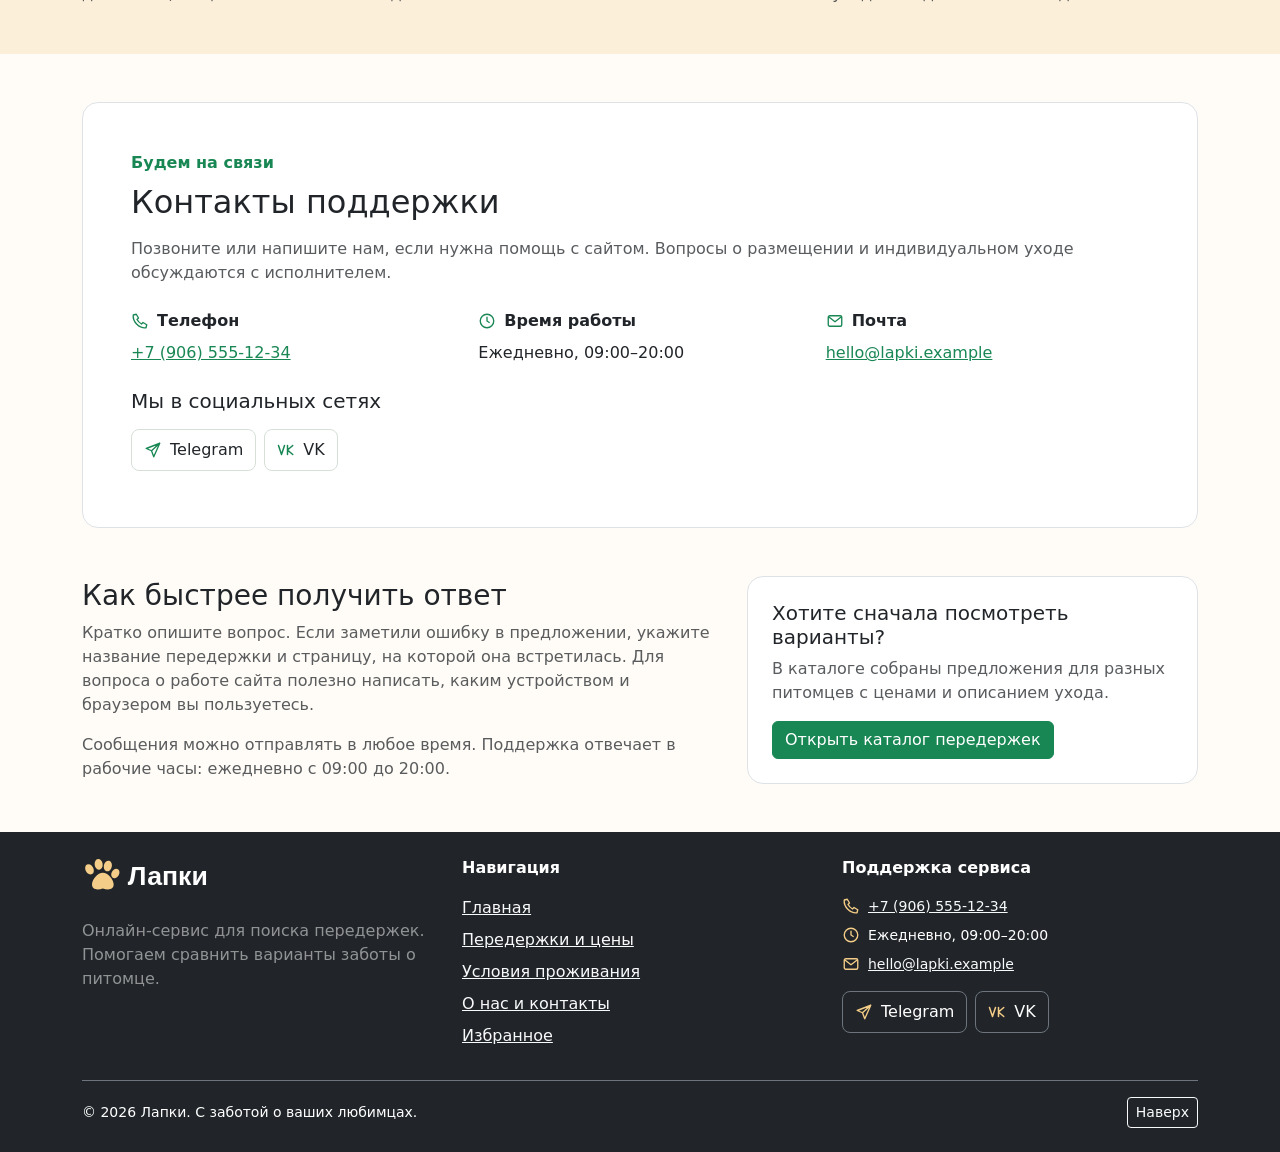
==== commit 202667e0: "Добавить пять интерактивных функций для КР 3" ====
--- a/about.html
+++ b/about.html
@@ -5,19 +5,30 @@
   <meta name="viewport" content="width=device-width, initial-scale=1.0">
   <meta name="description" content="О сервисе Лапки: как устроен агрегатор передержек и как связаться с поддержкой по телефону и почте.">
   <title>О нас и контакты — Лапки</title>
+  <script src="js/theme.js"></script>
   <link rel="stylesheet" href="https://cdn.jsdelivr.net/npm/bootstrap@5.3.8/dist/css/bootstrap.min.css">
   <link rel="stylesheet" href="css/custom.css">
 </head>
 <body>
   <header class="brand-bar py-3" id="top">
     <div class="container">
-      <div class="row align-items-center g-2">
-        <div class="col-12 col-md-8"><p class="h5 mb-0">Сервис поиска передержек</p></div>
-        <div class="col-12 col-md-4 text-md-end"><span class="badge text-bg-light">Забота, пока вы в отъезде</span></div>
+      <div class="row align-items-center g-3">
+        <div class="col-12 col-xl-4"><p class="h5 mb-0">Сервис поиска передержек</p></div>
+        <div class="col-12 col-xl-8 d-flex flex-wrap justify-content-xl-end align-items-center gap-3">
+          <form class="site-search d-flex gap-2" role="search" aria-label="Поиск по сайту" action="search.html" method="get">
+            <label class="visually-hidden" for="site-search">Поиск по сайту</label>
+            <input class="form-control form-control-sm" type="search" id="site-search" name="q" placeholder="Поиск по сайту" maxlength="120" required>
+            <button class="btn btn-success btn-sm" type="submit">Найти</button>
+          </form>
+          <button class="theme-toggle" id="themeToggle" type="button" aria-pressed="false" aria-label="Тёмная тема">
+            <span class="theme-toggle-track" aria-hidden="true"><span class="theme-toggle-thumb"></span></span>
+            <span>Тёмная тема</span>
+          </button>
+        </div>
       </div>
     </div>
   </header>
-  <nav class="navbar navbar-expand-lg bg-dark sticky-top shadow-sm" data-bs-theme="dark" aria-label="Основная навигация">
+  <nav class="navbar navbar-expand-xl bg-dark sticky-top shadow-sm" data-bs-theme="dark" aria-label="Основная навигация">
     <div class="container">
       <a class="navbar-brand brand-logo" href="index.html"><img src="images/logo.svg" alt="Лапки — на главную" width="150" height="40"></a>
       <button class="navbar-toggler" type="button" data-bs-toggle="collapse" data-bs-target="#mainNavbar" aria-controls="mainNavbar" aria-expanded="false" aria-label="Открыть меню">
@@ -29,6 +40,7 @@
           <li class="nav-item"><a class="nav-link" href="catalog.html">Передержки и цены</a></li>
           <li class="nav-item"><a class="nav-link" href="product.html">Условия проживания</a></li>
           <li class="nav-item"><a class="nav-link active" aria-current="page" href="about.html">О нас и контакты</a></li>
+          <li class="nav-item"><a class="nav-link" href="favorites.html">Избранное <span class="badge text-bg-success" data-favorites-count>0</span></a></li>
         </ul>
       </div>
     </div>
@@ -168,6 +180,7 @@
               <li class="mb-2"><a class="link-light" href="catalog.html">Передержки и цены</a></li>
               <li class="mb-2"><a class="link-light" href="product.html">Условия проживания</a></li>
               <li class="mb-2"><a class="link-light" aria-current="page" href="about.html">О нас и контакты</a></li>
+              <li class="mb-2"><a class="link-light" href="favorites.html">Избранное</a></li>
             </ul>
           </nav>
         </div>
@@ -190,7 +203,27 @@
       </div>
     </div>
   </footer>
+  <aside class="help-panel" id="helpPanel" aria-labelledby="help-title" hidden>
+    <div class="d-flex justify-content-between align-items-center gap-3 mb-3">
+      <h2 class="h6 mb-0" id="help-title">Помощник «Лапки»</h2>
+      <button class="btn-close" id="helpClose" type="button" aria-label="Закрыть подсказку"></button>
+    </div>
+    <p>Здравствуйте! Нужна помощь с выбором передержки?</p>
+    <p class="small text-body-secondary">Подскажу, где посмотреть условия и рассчитать стоимость.</p>
+    <div class="d-grid gap-2">
+      <a class="btn btn-outline-success btn-sm" href="catalog.html">Посмотреть передержки</a>
+      <a class="btn btn-outline-success btn-sm" href="catalog.html#calculator">Рассчитать и сравнить</a>
+      <a class="btn btn-outline-success btn-sm" href="about.html#contacts-title">Связаться с поддержкой</a>
+    </div>
+  </aside>
+  <button class="help-launcher btn btn-success" id="helpToggle" type="button" aria-expanded="false" aria-controls="helpPanel">Нужна помощь?</button>
+  <p class="visually-hidden" id="siteStatus" role="status"></p>
   <script src="https://cdn.jsdelivr.net/npm/bootstrap@5.3.8/dist/js/bootstrap.bundle.min.js"></script>
+  <script src="js/data.js"></script>
   <script src="js/main.js"></script>
+  <script src="js/favorites.js"></script>
+  <script src="js/tools.js"></script>
+  <script src="js/search.js"></script>
+  <script src="js/widget.js"></script>
 </body>
 </html>
--- a/css/custom.css
+++ b/css/custom.css
@@ -1,4 +1,26 @@
-/* Bootstrap отвечает за сетки и компоненты. Здесь только небольшие правки. */
+/* Bootstrap отвечает за сетки и компоненты; здесь цвета и собственные элементы. */
+:root {
+  --lapki-page: #fffcf7;
+  --lapki-surface: #fff;
+  --lapki-hero: #fbefd9;
+  --lapki-brand: #f4cd88;
+  --lapki-image: #f8ead6;
+  --lapki-muted: #f1f5f0;
+  --lapki-accent: #198754;
+}
+html[data-bs-theme="dark"] {
+  --lapki-page: #151c1a;
+  --lapki-surface: #202b26;
+  --lapki-hero: #1d3027;
+  --lapki-brand: #2b382d;
+  --lapki-image: #34483d;
+  --lapki-muted: #29372f;
+  --lapki-accent: #74d7a4;
+  --bs-body-bg: #151c1a;
+  --bs-body-color: #e4eee8;
+  --bs-secondary-color: #b1c0b7;
+  --bs-border-color: #405047;
+}
 html {
   scroll-behavior: smooth;
 }
@@ -7,25 +29,25 @@
 }
 body {
   min-height: 100vh;
-  background-color: #fffcf7;
+  background-color: var(--lapki-page);
 }
 .brand-bar {
-  background-color: #f4cd88;
+  background-color: var(--lapki-brand);
 }
 .hero {
-  background-color: #fbefd9;
+  background-color: var(--lapki-hero);
 }
 .nav-pills {
   --bs-nav-pills-link-active-bg: #198754;
-  --bs-nav-link-color: #198754;
-  --bs-nav-link-hover-color: #146c43;
+  --bs-nav-link-color: var(--lapki-accent);
+  --bs-nav-link-hover-color: var(--lapki-accent);
 }
 .room-image {
   display: block;
   width: 100%;
   height: 200px;
   object-fit: contain;
-  background-color: #f8ead6;
+  background-color: var(--lapki-image);
 }
 
 .brand-logo img {
@@ -68,3 +90,142 @@
     scroll-behavior: auto;
   }
 }
+
+/* Нейтральные блоки получают фон выбранной темы. */
+.bg-white {
+  background-color: var(--lapki-surface) !important;
+}
+.text-success,
+.link-success {
+  color: var(--lapki-accent) !important;
+}
+.btn-outline-success {
+  --bs-btn-color: var(--lapki-accent);
+  --bs-btn-border-color: var(--lapki-accent);
+}
+.table-light {
+  --bs-table-bg: var(--lapki-muted);
+  --bs-table-color: var(--bs-body-color);
+  --bs-table-border-color: var(--bs-border-color);
+}
+html[data-bs-theme="dark"] .btn-outline-dark {
+  --bs-btn-color: #e4eee8;
+  --bs-btn-border-color: #9caf9f;
+  --bs-btn-hover-bg: #e4eee8;
+  --bs-btn-hover-color: #151c1a;
+}
+html[data-bs-theme="dark"] .btn-outline-secondary {
+  --bs-btn-color: #bdcec3;
+  --bs-btn-border-color: #82958a;
+  --bs-btn-hover-bg: #bdcec3;
+  --bs-btn-hover-color: #151c1a;
+}
+.site-search {
+  flex: 1 1 16rem;
+  max-width: 28rem;
+}
+.site-search input {
+  min-width: 0;
+}
+.theme-toggle {
+  display: inline-flex;
+  align-items: center;
+  gap: .5rem;
+  padding: .5rem .75rem;
+  color: var(--bs-body-color);
+  background: var(--lapki-surface);
+  border: 1px solid var(--bs-border-color);
+  border-radius: .5rem;
+  font-size: .875rem;
+  white-space: nowrap;
+}
+.theme-toggle-track {
+  position: relative;
+  width: 40px;
+  height: 22px;
+  background: #becdbf;
+  border-radius: 20px;
+}
+.theme-toggle-thumb {
+  position: absolute;
+  top: 3px;
+  left: 3px;
+  width: 16px;
+  height: 16px;
+  background: #fff;
+  border-radius: 50%;
+  transition: transform .3s ease;
+}
+html[data-bs-theme="dark"] .theme-toggle-track {
+  background: #198754;
+}
+html[data-bs-theme="dark"] .theme-toggle-thumb {
+  transform: translateX(18px);
+}
+.theme-toggle:focus-visible {
+  outline: 2px solid var(--lapki-accent);
+  outline-offset: 3px;
+}
+.theme-animating,
+.theme-animating body,
+.theme-animating .card,
+.theme-animating .bg-white,
+.theme-animating .hero,
+.theme-animating .brand-bar,
+.theme-animating .form-control,
+.theme-animating .form-select,
+.theme-animating .help-panel {
+  transition: background-color .3s ease, color .3s ease, border-color .3s ease;
+}
+.favorite-button[aria-pressed="true"] {
+  --heart-fill: currentColor;
+}
+.comparison-table {
+  min-width: 530px;
+}
+.comparison-table th,
+.comparison-table td {
+  min-width: 140px;
+}
+.help-launcher {
+  position: fixed;
+  bottom: 1rem;
+  left: 1rem;
+  z-index: 1030;
+  box-shadow: 0 4px 18px #0003;
+}
+.help-panel {
+  position: fixed;
+  left: 1rem;
+  bottom: 4.75rem;
+  width: 320px;
+  max-width: calc(100vw - 2rem);
+  max-height: calc(100dvh - 6rem);
+  overflow-y: auto;
+  z-index: 1030;
+  padding: 1.25rem;
+  background: var(--lapki-surface);
+  border: 1px solid var(--bs-border-color);
+  border-radius: 1rem;
+  box-shadow: 0 8px 30px #0003;
+}
+.help-panel:not([hidden]) {
+  animation: help-appear .25s ease-out;
+}
+.help-panel[hidden] {
+  display: none;
+}
+@keyframes help-appear {
+  from { opacity: 0; transform: translateY(12px); }
+  to { opacity: 1; transform: translateY(0); }
+}
+@media (prefers-reduced-motion: reduce) {
+  .theme-toggle-thumb,
+  .theme-animating,
+  .theme-animating * {
+    transition: none !important;
+  }
+  .help-panel {
+    animation: none !important;
+  }
+}
